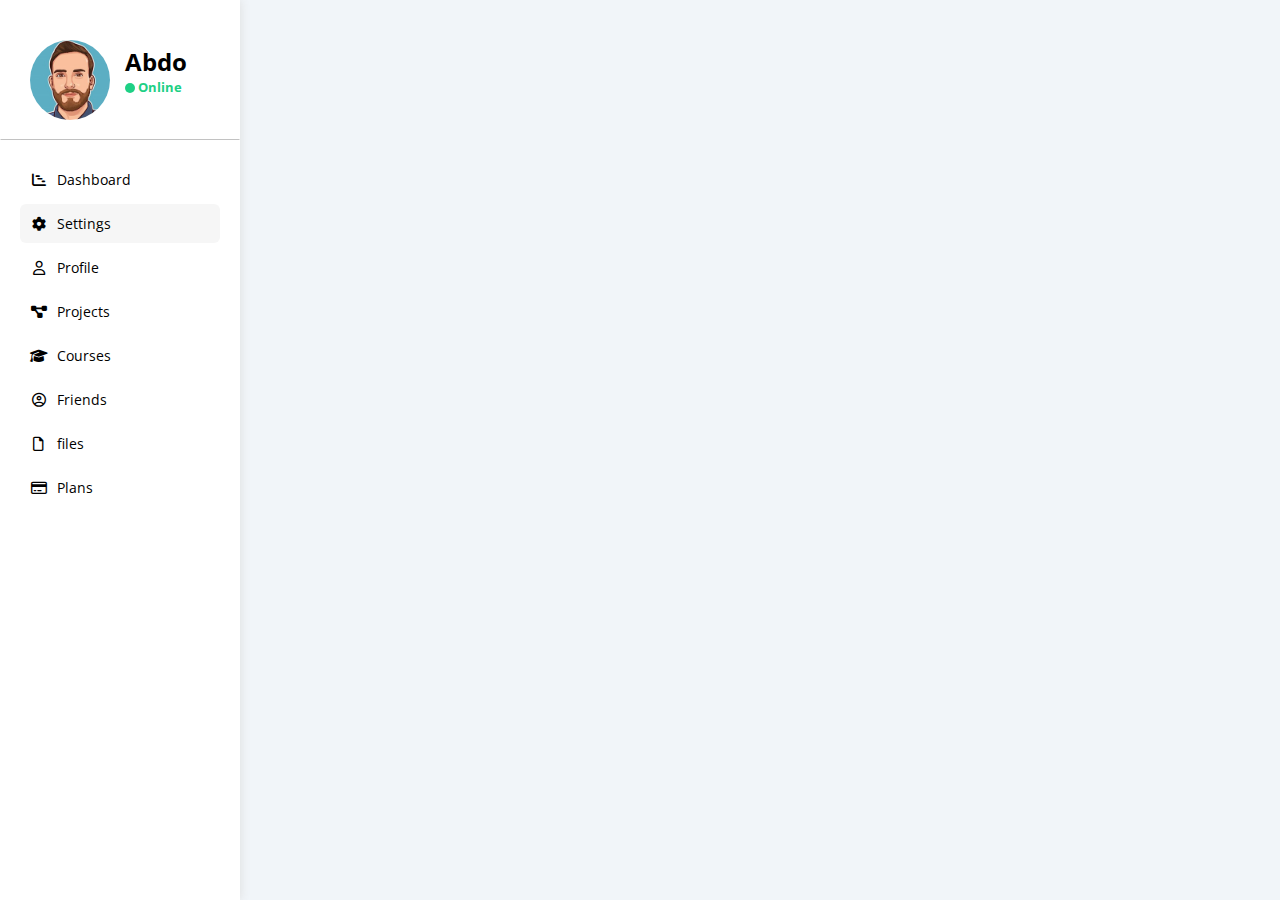
==== settings.html @ 502d2d58 "My main files" ====
<!DOCTYPE html>
<html lang="en">
<head>
  <meta charset="UTF-8">
  <meta http-equiv="X-UA-Compatible" content="IE=edge">
  <meta name="viewport" content="width=device-width, initial-scale=1.0">
  <title>Settings</title>
  <link rel="stylesheet" href="css/main.css">
  <link rel="stylesheet" href="css/framework.css">
  <link rel="stylesheet" href="css/all.min.css">
  <link rel="preconnect" href="https://fonts.googleapis.com">
  <link rel="preconnect" href="https://fonts.gstatic.com" crossorigin>
  <link href="https://fonts.googleapis.com/css2?family=Open+Sans:wght@300;500&display=swap" rel="stylesheet">
</head>
<body>
  <div class="page d-flex">
    <div class="side-bar bg-white p-20 p-relative">
      <div class="info p-relative align-center">
        <div class="con">
          <h3 class="align-center">Abdo</h3>
          <p><span class="online-anim"></span> Online</p>
        </div>
        <img src="imgs/my-image.png" alt="">
      </div>  
      <ul>
        <li>
          <a href="index.html" class="d-block p-10 c-black rad-6 fs-14">
            <i class="fa-solid fa-chart-gantt fa-fw mr-5"></i>
            <span>Dashboard</span>
          </a>
        </li>
        <li>
          <a href="settings.html" class=" active d-block p-10 c-black rad-6 fs-14">
            <i class="fa-solid fa-gear fa-fw mr-5"></i>
            <span>Settings</span>
          </a>
        </li>
        <li>
          <a href="" class="d-block p-10 c-black rad-6 fs-14">
            <i class="fa-regular fa-user fa-fw mr-5"></i>
            <span>Profile</span>
          </a>
        </li>
        <li>
          <a href="" class="d-block p-10 c-black rad-6 fs-14">
            <i class="fa-solid fa-diagram-project fa-fw mr-5"></i>
            <span>Projects</span>
          </a>
        </li>
        <li>
          <a href="" class="d-block p-10 c-black rad-6 fs-14">
            <i class="fa-solid fa-graduation-cap fa-fw mr-5"></i>
            <span>Courses</span>
          </a>
        </li>
        <li>
          <a href="" class="d-block p-10 c-black rad-6 fs-14">
            <i class="fa-regular fa-circle-user fa-fw mr-5"></i>
            <span>Friends</span>
          </a>
        </li>
        <li>
          <a href="" class="d-block p-10 c-black rad-6 fs-14">
            <i class="fa-regular fa-file fa-fw mr-5"></i>
            <span>files</span>
          </a>
        </li>
        <li>
          <a href="" class="d-block p-10 c-black rad-6 fs-14">
            <i class="fa-regular fa-credit-card fa-fw mr-5"></i>
            <span>Plans</span>
          </a>
        </li>
      </ul>
    </div>
    
  </div>
</body>
</html>
---- css/main.css ----
/* Start Global styles */
*{
  box-sizing: border-box;
  padding: 0;
  margin: 0;
}
body{
  font-family: 'Open Sans', sans-serif;
}
ul{
  list-style-type: none;
}
a{
  text-decoration: none;
}
:root{
  --color-blue:#0075ff;
  --alert-blue:#0d69d5;
  --orange-color:#f59e0b;
  --green-color:#22c55e;
  --red-color:#f44336;
  --grey-color:#888;
}
input:focus{
  outline: none;
}
textarea:focus{
  outline: none;
}
::-webkit-scrollbar{
  width: 15px;
}
::-webkit-scrollbar-track{
  background-color: white;
}
::-webkit-scrollbar-thumb{
  background-color: var(--color-blue);
}
/* End Global styles */
.page{
  background-color: #f1f5f9;
  min-height: 100vh;
}
/* Start side-bar */
.side-bar{
  width: 240px ;
  box-shadow: 0 0 10px #ddd;
}
.side-bar .info{
  margin-bottom: 40px;
  display: flex;
  flex-direction: row-reverse;
  align-items: center; 
  gap: 15px;
  padding-left: 10px;
}
.side-bar .con{
  flex: 1;  
}
.side-bar .con h3{
  font-size: 24px;
  width: fit-content;
}
.side-bar .con p{
  color: #1ed085;
  font-weight: bold;
  width: fit-content;
  font-size: 13px
}
.side-bar .con span{
  display: inline-block;
  width: 10px;
  height: 10px;
  background: #1ed085;
  border-radius: 100%;
  margin-top: 0;
  position: relative;
  top: 1px;
  -webkit-animation: online 2s infinite;
  animation: online 2s infinite;
}
@keyframes online{
  0%{
    opacity: 1;
  }
  100%{
    opacity: 0;
  }
}
.side-bar .info img{
  width: 80px;
  border-radius: 50%;
  margin-top: 20px;
}
.side-bar .info::before{
  content: '';
  position: absolute;
  width: 239px;
  background-color: #77777773;
  height: 1px;
  bottom: -20px;
  left: 50%;
  transform: translateX(-50%);
}
.side-bar ul li {
  margin-bottom: 5px;
  transition: .3s;
}
.side-bar ul li a:hover,
.side-bar a.active {
  background-color: #f6f6f6;
}
@media (max-width:767px) {
  .side-bar{
    padding: 0 !important;
    width: 53px;
  }
  .side-bar .info {
    padding: 0;
    margin-bottom: 20px;
  }
  .side-bar .con h3 {
    font-size: 16px;
    padding: 10px 5px 0;
    margin: auto;
}
  .side-bar .con p,
  .side-bar .info::before,
  .side-bar .info img,
  .side-bar ul li span{
    display: none;
  }
  .side-bar ul li a{
    padding: 10px 0;
    text-align: center;
  }
}
/* End side-bar */
/* Start content Header*/
.content{
  overflow: hidden;
}
.header{
  display: flex;
  justify-content: space-between;
  background-color: white;
}
.header .form input{
  padding: 10px;
  border: 1px solid #ccc;
  border-radius: 7px;
  width: 160px;
  transition: width .3s;
}
.header .form input:focus{
  outline: none;
  width: 200px;
}
.header .form input:focus::placeholder{
  opacity: 0;
}
.content .header .notifi{
  display: flex;
  align-items: center;
  gap: 15px;
}
.content .header .notifi i::after{
  content: '';
  position: absolute;
  width: 10px;
  height: 10px;
  background-color: #F44336;
  border-radius: 50%;
  left: 14px;
  top: -4px;
}
/* End content Header*/
/* Start Dashboard content */
.page .content{
  background-color: #f1f5f9;
}
.dashboard-content .main-header::after{
  content: '';
  position: absolute;
  width: 130px;
  height: 3px;
  background-color: white;
  bottom: 10px;
  left: 20px;
}
.dashboard-content .main-header::before{
  content: '';
  position: absolute;
  width: 40px;
  height: 3px;
  background-color: black;
  bottom: 10px;
  left: 20px;
  z-index: 1;
}
.dashboard-content .boxs{
  display: grid;
  grid-template-columns: repeat(auto-fill, minmax(450px, 1fr));
  gap: 20px;
}
@media (max-width:767px){
  .dashboard-content .boxs{
    grid-template-columns:  minmax(200px, 1fr);
  }
}
.dashboard-content .boxs .welome .part1{
  display: flex;
  justify-content: space-between;
  border-radius: 10px 10px 0 0;
}
.dashboard-content .boxs .welome .part1 img{
  width: 200px;
}
@media (max-width:767px){
  .dashboard-content .boxs .welome .part1 img{
    display: none;
  }
  .dashboard-content .boxs .welome .center-image{
    left: 50% !important;
    transform: translateX(-50%) !important;
  }
}
.dashboard-content .boxs .welome .center-image{
  width: 65px;
  border: 4px solid white;
  border-radius: 50%;
  position: relative;
  left: 20px;
  top: -32px;
}
.dashboard-content .boxs .welome .part2{
  display: flex;
  justify-content: space-evenly;
  background-color: white;
  border-top: 1px solid #eee;
  border-bottom: 1px solid #eee;
  padding: 20px 0;
  text-align: center;
}
@media (max-width:767px){
  .dashboard-content .boxs .welome .part2{
    flex-direction: column;
    gap: 20px;
    text-align: center;
  }
}
.dashboard-content .boxs .welome .part3 a{
  display: block;
  margin: 20px 15px 15px auto;
  width: fit-content;
  background-color: var(--color-blue);
  color: white;
  padding: 5px 10px;
  border-radius: 6px;
  font-size: 14px;
  transition: .3s;
}
.dashboard-content .boxs .welome .part3 a:hover{
  background-color: var(--alert-blue);
}
/* --------------------------------------------------------- */
.dashboard-content .quick-draft input, 
.dashboard-content .quick-draft textarea{
  width: 100%;
  padding: 10px;
  border: none;
  background-color: #eee;
  border-radius: 6px;
  margin-bottom: 20px;
}
.dashboard-content .boxs textarea{
  height: 200px;
  resize: none;
}
.dashboard-content .boxs .quick-draft input[type="submit"]{
  width: fit-content;
  background-color: var(--color-blue);
  color: white;
  padding: 6px 12px;
  font-size: 15px;
  cursor: pointer;
  margin: 0 0 0 auto;
  display: block;
  transition: .3s;
}
.dashboard-content .boxs .quick-draft [type="submit"]:hover{
  background-color: var(--alert-blue);
}
/* --------------------------------------------------------- */
.dashboard-content .yearly-targets .money i,
.dashboard-content .yearly-targets .projects i,
.dashboard-content .yearly-targets .team i{
  width: 80px;
  height: 80px;
  font-size: 19px;
  margin-right: 15px;
  display: flex;
}
@media (max-width:600px){
  .dashboard-content .yearly-targets i{
    display: none !important;
  }
}
.dashboard-content .yearly-targets .money i{
  color: var(--color-blue);
  background-color: rgb(0 117 255 / 20%);
}
.dashboard-content .yearly-targets .projects i{
  color: var(--orange-color);
  background-color: rgb(245 158 11 / 20%);
}
.dashboard-content .yearly-targets .team i{
  color: var(--green-color);
  background-color: rgb(34 197 94 / 20%);
}
.dashboard-content .yearly-targets .info{
  flex: 1;
}
.dashboard-content .yearly-targets .info .progress{
  width: 100%;
  height: 4px;
}
.dashboard-content .yearly-targets .money .info .progress{
  background-color: rgb(0 117 255 / 20%);
}
.dashboard-content .yearly-targets .projects .info .progress{
  background-color: rgb(245 158 11 / 20%);
}
.dashboard-content .yearly-targets .team .info .progress{
  background-color: rgb(34 197 94 / 20%);
}
.dashboard-content .yearly-targets .progress span{
  height: 4px;
  position: relative;
}
.dashboard-content .yearly-targets .progress span::before{
  position: absolute;
  content: "80%";
  top: -40px;
  right: 0px;
  transform: translateX(50%);
  color: white;
  padding: 4px;
  border-radius: 6px;
  font-size: 13px;
}
.dashboard-content .yearly-targets .money .progress span::before{
  background-color: var(--color-blue);
}
.dashboard-content .yearly-targets .projects .progress span::before{
  background-color: var(--orange-color);
}
.dashboard-content .yearly-targets .team .progress span::before{
  background-color: var(--green-color);
}
.dashboard-content .yearly-targets .progress span::after{
  position: absolute;
  content: "";
  top: -14px;
  right: 0px;
  transform: translateX(50%);
  border: 6px solid;
  border-color: black transparent transparent transparent;
}
.yearly-targets .money .progress span::after{
  border-color: var(--color-blue) transparent transparent transparent;
}
.yearly-targets .projects .progress span::after{
  border-color: var(--orange-color) transparent transparent transparent;
}
.yearly-targets .team .progress span::after{
  border-color: var(--green-color) transparent transparent transparent;
}
/* --------------------------------------------------------- */
.tickets-statistics .Tickets-boxs .box{
  border: 1px solid #ccc;
  width:calc(50% - 10px);
  padding: 20px 0;
}
@media (max-width:767px) {
  .tickets-statistics .Tickets-boxs .box{
    width:100%;
  }
}
/* --------------------------------------------------------- */
.dashboard-content .latest-news .news:not(:last-child){
  border-bottom: 1px solid #eee;
  padding-bottom: 20px ;
}
@media (max-width:767px) {
  .dashboard-content .latest-news .news{
    flex-direction: column;
    text-align: center;
  }
}
@media (max-width:767px) {
  .dashboard-content .latest-news .news .con{
    flex-direction: column;
    text-align: center;
  }
  .dashboard-content .latest-news .news .con p{
    
    margin-bottom: 10px;
  }
}
.dashboard-content .latest-news .news img{
  width: 100px; 
  margin-right: 20px;
  border-radius: 6px;
}
@media (max-width:767px) {
  .dashboard-content .latest-news .news img{
    margin: 10px auto;
  }
}
.dashboard-content .latest-news .news .con span{
  padding: 5px 0;
  min-width: 90px;
  text-align: center;
}
/* --------------------------------------------------------- */
.latest-tasks .task:not(:last-child){
  padding-top: 20px;
  padding-bottom: 20px;
  border-bottom: 1px solid #eee;
}
.latest-tasks .task .delete{
  position: absolute;
  right: 0;
  top: 50%;
  transform: translateY(-50%);
}
.latest-tasks .task .delete i{
  transition: .3s;
}
.latest-tasks .task .delete:hover i{
  color: red;
  cursor: pointer;
}
.latest-tasks .task:nth-child(5){
  opacity: .5;
}
@media (max-width:767px) {
  .latest-tasks .task p,
  .latest-tasks .task del{
    max-width: 200px;
  }
}
/* --------------------------------------------------------- */
.top-search .item:not(:last-child){
  padding: 12px 0;
  border-bottom: 1px solid #eee;
}
.top-search .item span{
  padding: 5px 10px;
}
/* --------------------------------------------------------- */
.latest-uploads .file {
  border-bottom: 1px solid #eee;
  padding: 7px 0;
  align-items: center;
}
.latest-uploads .file:last-child {
  border-bottom: none;
  padding-bottom: 0;
}
.latest-uploads .file img{
  width: 40px;
}
.latest-uploads .file .info .size{
  padding: 6px 0;
  width: 55px;
  text-align: center;
}
/* --------------------------------------------------------- */
.last-project .prog::before{
  position: absolute;
  content:"";
  height: calc(100% - 40px);
  width: 2px;
  left: 11px;
  top: 16px;
  background-color: var(--color-blue);
  z-index: 1;
}
.last-project .prog div{
  padding: 15px 0;
  padding-left: 35px;
  position: relative;
}
.last-project .prog div::before{
  content: '';
  position: absolute;
  width: 20px;
  height: 20px;
  left: 1px;
  top: 50%;
  transform: translateY(-50%);
  border-radius: 50%;
  background-color: var(--color-blue);
  border: 2px solid white;
  outline: 2px solid var(--color-blue);
  z-index: 2;
}
.last-project .prog div:nth-child(5)::before{
  background-color: white;
}
.last-project .prog div:nth-child(4)::before{
  animation: bullet 2s linear infinite;
}
@keyframes bullet {
  0%,100%{
    background-color: var(--color-blue);
  }
  60%{
    background-color: white;
  }
}
.last-project .cont img{
  width: 150px;
  opacity: .2;
  align-self: flex-end;
}
@media (max-width:600px) {
  .last-project .cont img{
    display: none;
  }
}
/* --------------------------------------------------------- */
.reminders ul li{
  display: flex;
  align-items: center;
  margin-bottom: 15px;
}
.reminders ul li div{
  border-left: 2px solid var(--color-blue);
  padding-left: 10px;
}
.reminders ul li:nth-child(2) div{
  border-color: var(--red-color);
}
.reminders ul li:nth-child(3)  div{
  border-color: var(--orange-color);
}
.reminders ul li:nth-child(4) div{
  border-color: var(--green-color);
}

.reminders ul li .bullet{
  display: block;
  width: 13px;
  height: 13px;
  border-radius: 50%;
  margin-right: 10px;
}
/* --------------------------------------------------------- */
.latest-post .info{
  border-bottom: 1px solid #eee;
  padding-bottom: 20px;
}
.latest-post .para{
  line-height: 1.8;
  padding: 20px 0;
  border-bottom: 1px solid #eee;
  min-height: 135px;
  margin-bottom: 20px;
}
/* --------------------------------------------------------- */
.social-media ul li a{
  color: white;
  display: block;
  width: 62px;
  background-color: #1da1f2;
  padding: 5px 0px;
  border-radius: 6px;
  font-size: 12.5px;
  text-align: center;
}
.social-media ul .facebook a{
  background-color: #1877f2;
}
.social-media ul .linkedin a{
  background-color: #0077b5;

}
.social-media ul .youtube a{
  background-color: #ff0000;
}
.social-media ul i{
  background-color: #1da1f2;
  color: white;
  font-size: 30px;
  width: 55px;
  height: 55px;
  display: flex;
  justify-content: center;
  align-items: center;
}
.social-media ul .facebook i{
  background-color: #1877f2;
}
.social-media ul .youtube i{
  background-color: #ff0000;
}
.social-media ul .linkedin i{
  background-color: #0077b5;
}
.social-media ul .twitter div,
.social-media ul .facebook div{
  background-color: rgb(29 161 242 / 20%);
  color: #1da1f2;
  padding: 0 20px;
}
.social-media ul .youtube div{
  background-color: rgb(255 0 0 / 20%);
  color: #ff0000;
  padding: 0 20px;
}
.social-media ul .linkedin div{
  background-color: rgb(0 119 181 / 20%);
  color: #0077b5  ;
  padding: 0 20px;
}
/* --------------------------------------------------------- */
.projects{
  margin: 0 20px 20px ;
}
.projects .responsive-table{
  overflow-x: auto;
}
.projects table{
  border-left: 1px solid #eee;
  min-width: 1000px;
  width: 100% ;
}
.projects table thead td{
  background-color: #eee;
  font-weight: bold;
  padding: 15px;
}
.projects table tbody td{
  padding: 15px;
  border-bottom: 1px solid #eee;
  border-right: 1px solid #eee;
}
.projects table img{
  width: 35px;
  border-radius: 50%;
  border: 2px solid white;
}
.projects table img:not(:first-child){
  margin-left: -20px;
}
.projects table tr td span{
  width: 80px;
  display: block;
  padding: 5px 5px;
  border-radius: 6px;
  font-size: 13px;
  margin: auto;
  text-align: center;
}

/* End Dashboard content*/
---- css/framework.css ----
:root{
  --blue-color:#0075ff;
  --alert-blue:#0d69d5;
  --orange-color:#f59e0b;
  --green-color:#22c55e;
  --red-color:#f44336;
  --grey-color:#888;
}
/* Start display */
.d-flex{
  display: flex;
}
.fw-wrap{
  flex-wrap:wrap;
}
.gap-20{
  gap: 20px;
}
.center-flex{
  display: flex;
  align-items: center;
  justify-content: center;
}
.between-flex{
  display: flex;
  align-items: center;
  justify-content: space-between;
}
.d-block{
  display: block;
}
.align-center{
  text-align: center  ;
}
/* End display */
/* Start position */
.p-relative{
  position: relative;
}
/* End position */
/* Start color */
.c-black{
  color: black;
}
.c-white{
  color: white;
}
.c-blue{
  color: var(--blue-color);
}
.c-orange{
  color: var(--orange-color);
}
.c-green{
  color: var(--green-color);
}
.c-red{
  color: var(--red-color);
}
.c-gray{
  color: var(--grey-color);
}
.bg-white{
  background-color: white;
}
.bg-eee{
  background-color: #eee;
}
.bg-blue{
  background-color: var(--blue-color);
}
.bg-orange{
  background-color: var(--orange-color);
}
.bg-green{
  background-color: var(--green-color);
}
.bg-red{
  background-color: var(--red-color);
}
/* End color */
/* Start padding + margin */
  .p-10{
    padding: 10px;
  }
  .p-20{
    padding: 20px;
  }
  .m-10{
    margin: 10px;
  }
  .mt-0{
    margin: 0;
  } 
  .mt-5{
    margin-top: 5px;
  }
  .mt-10{
    margin-top: 10px;
  }
  .mt-20{
    margin-top: 20px;
  }
  .mr-5{
    margin-right: 5px;
  }
  .mr-10{
    margin-right: 10px;
  }
  .mb-5{
    margin-bottom: 5px;
  }
  .mb-10{
    margin-bottom: 10px;
  }
  .mb-20{
    margin-bottom: 20px;
  }
/* End padding + margin */
/* Start Font */
  .fs-14{
    font-size: 14px;
  }
  .fs-20{
    font-size:20px ;
  }
  .fs-25{
    font-size:25px ;
  }
  .fw-bold{
    font-weight: bold;
  }
/* End Font */

/* Start border */
.rad-6{
  border-radius: 6px;
}
.rad-10{
  border-radius: 10px;
}
.rad-full{
  border-radius: 50%;
}
.bb-eee{
  border-bottom: 1px solid #eee;
}
/* End border */
/* Start Width */
  .w-full{
    width: 100%;
  }
  .w-fit{
    width: fit-content;
  }
/* End Width */
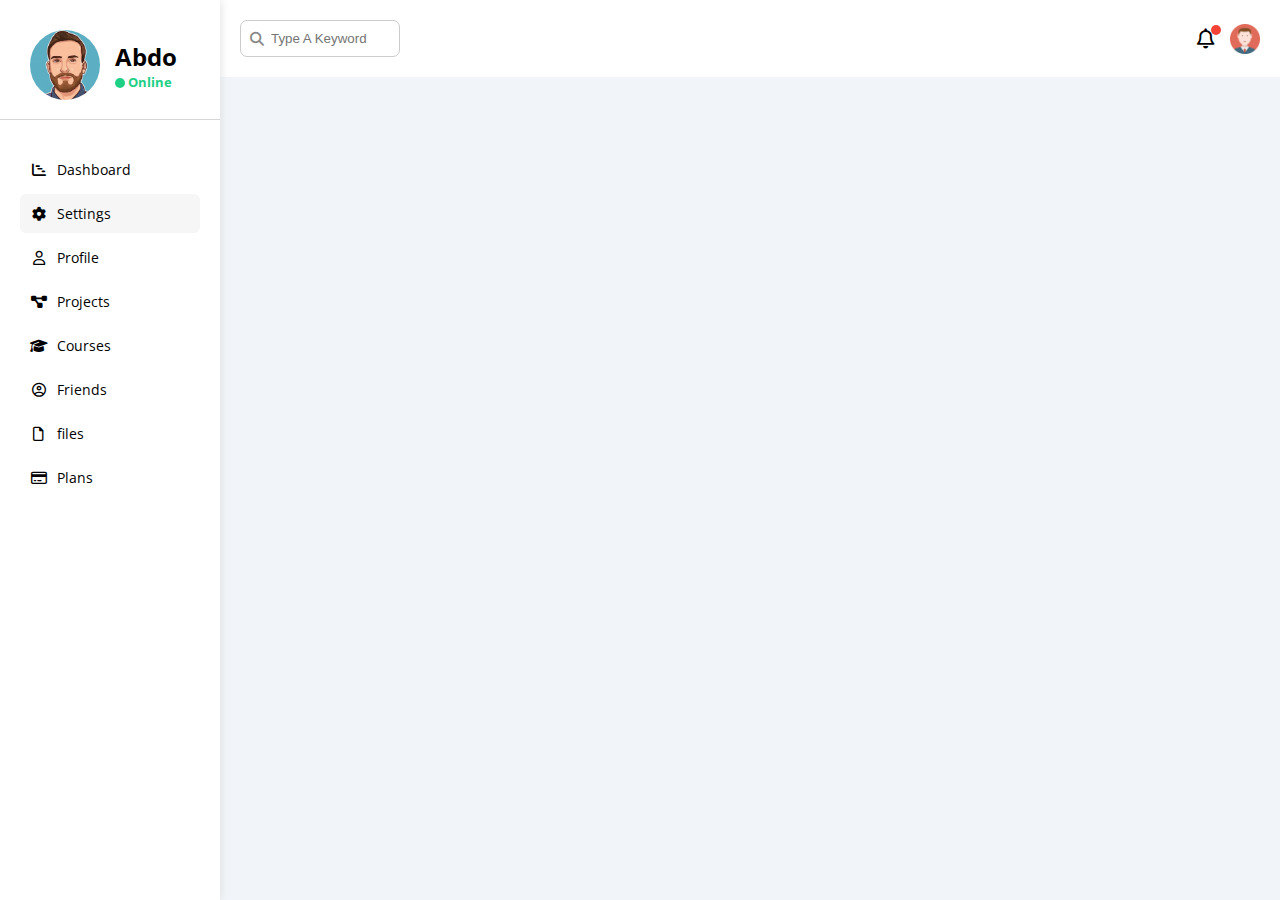
==== commit 882c2662: "changes on sidebar" ====
--- a/settings.html
+++ b/settings.html
@@ -73,7 +73,19 @@
         </li>
       </ul>
     </div>
-    
+    <div class="content" style="flex: 1;">
+      <div class="header p-20">
+        <div class="form p-relative">
+          <form action="">
+            <input type="search" placeholder="Type A Keyword">
+          </form>
+        </div>
+        <div class="notifi">
+          <i class="fa-regular fa-bell fs-20 p-relative"></i>
+          <img src="imgs/avatar.png" style="width:30px">
+        </div>
+    </div>
+    </div>
   </div>
 </body>
 </html>--- a/css/main.css
+++ b/css/main.css
@@ -43,11 +43,12 @@
 }
 /* Start side-bar */
 .side-bar{
-  width: 240px ;
+  width: 220px ;
   box-shadow: 0 0 10px #ddd;
 }
 .side-bar .info{
-  margin-bottom: 40px;
+  margin-bottom: 50px;
+  margin-top: 10px;
   display: flex;
   flex-direction: row-reverse;
   align-items: center; 
@@ -88,15 +89,14 @@
   }
 }
 .side-bar .info img{
-  width: 80px;
+  width: 70px;
   border-radius: 50%;
-  margin-top: 20px;
 }
 .side-bar .info::before{
   content: '';
   position: absolute;
-  width: 239px;
-  background-color: #77777773;
+  width: calc(100% + 40px);
+  background-color: #7777774d;
   height: 1px;
   bottom: -20px;
   left: 50%;
@@ -146,11 +146,24 @@
   background-color: white;
 }
 .header .form input{
-  padding: 10px;
+  padding: 10px 10px 10px 30px;
   border: 1px solid #ccc;
   border-radius: 7px;
   width: 160px;
   transition: width .3s;
+  position: relative;
+}
+.header .form::before{
+  content: "\f002";
+  font-family: "Font Awesome 6 Free";
+  font-weight: 900;
+  left: 10px;
+  position: absolute;
+  font-size: 14px;
+  z-index: 5;
+  top: 50%;
+  transform: translateY(-50%);
+  color: var(--grey-color);
 }
 .header .form input:focus{
   outline: none;
@@ -293,7 +306,7 @@
 }
 /* --------------------------------------------------------- */
 .dashboard-content .yearly-targets .money i,
-.dashboard-content .yearly-targets .projects i,
+.dashboard-content .yearly-targets .project i,
 .dashboard-content .yearly-targets .team i{
   width: 80px;
   height: 80px;
@@ -310,7 +323,7 @@
   color: var(--color-blue);
   background-color: rgb(0 117 255 / 20%);
 }
-.dashboard-content .yearly-targets .projects i{
+.dashboard-content .yearly-targets .project i{
   color: var(--orange-color);
   background-color: rgb(245 158 11 / 20%);
 }
@@ -328,7 +341,7 @@
 .dashboard-content .yearly-targets .money .info .progress{
   background-color: rgb(0 117 255 / 20%);
 }
-.dashboard-content .yearly-targets .projects .info .progress{
+.dashboard-content .yearly-targets .project .info .progress{
   background-color: rgb(245 158 11 / 20%);
 }
 .dashboard-content .yearly-targets .team .info .progress{
@@ -352,7 +365,7 @@
 .dashboard-content .yearly-targets .money .progress span::before{
   background-color: var(--color-blue);
 }
-.dashboard-content .yearly-targets .projects .progress span::before{
+.dashboard-content .yearly-targets .project .progress span::before{
   background-color: var(--orange-color);
 }
 .dashboard-content .yearly-targets .team .progress span::before{
@@ -370,7 +383,7 @@
 .yearly-targets .money .progress span::after{
   border-color: var(--color-blue) transparent transparent transparent;
 }
-.yearly-targets .projects .progress span::after{
+.yearly-targets .project .progress span::after{
   border-color: var(--orange-color) transparent transparent transparent;
 }
 .yearly-targets .team .progress span::after{
@@ -665,5 +678,7 @@
   margin: auto;
   text-align: center;
 }
-
+.projects table tr:hover{
+  background-color: #faf7f7;
+}
 /* End Dashboard content*/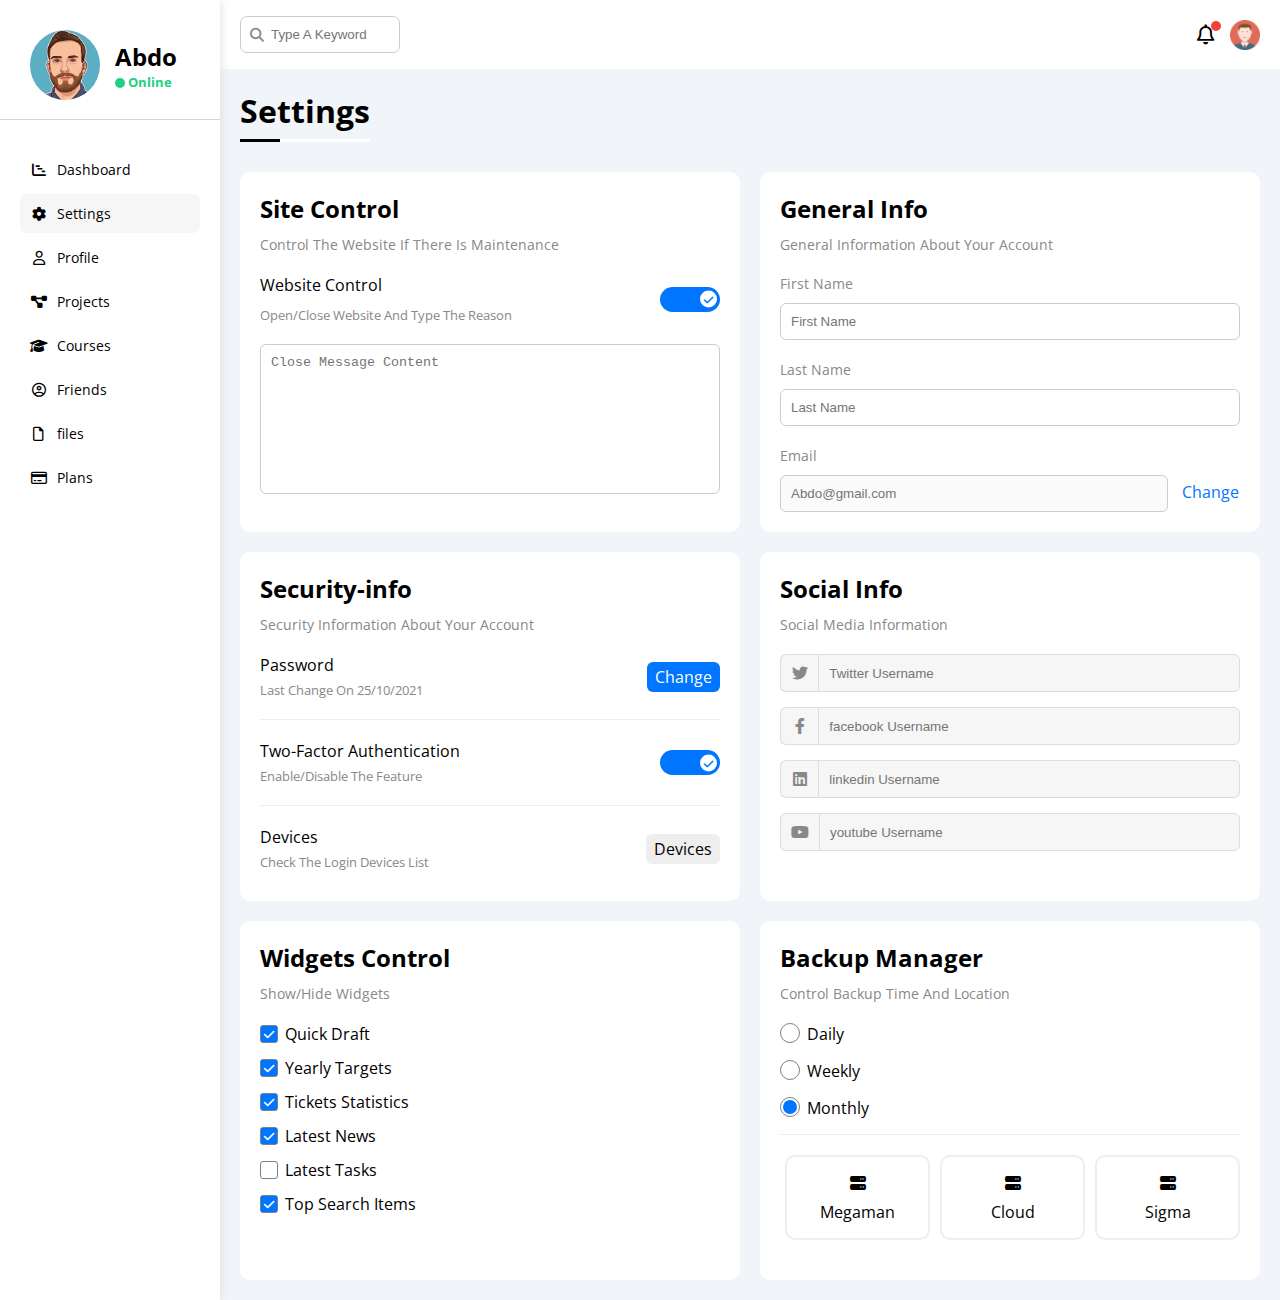
==== commit 62a1a423: "Settings Page" ====
--- a/settings.html
+++ b/settings.html
@@ -74,7 +74,7 @@
       </ul>
     </div>
     <div class="content" style="flex: 1;">
-      <div class="header p-20">
+      <div class="page-header">
         <div class="form p-relative">
           <form action="">
             <input type="search" placeholder="Type A Keyword">
@@ -84,7 +84,178 @@
           <i class="fa-regular fa-bell fs-20 p-relative"></i>
           <img src="imgs/avatar.png" style="width:30px">
         </div>
-    </div>
+      </div>
+      <div class="settings-content">
+        <h1 class="main-header-page p-20 p-relative">Settings</h1>
+        <div class="settings-boxes">
+          <div class="site-control bg-white p-20 rad-10">
+            <h2>Site Control</h2>
+            <p class="c-gray mt-10 mb-20 fs-14">Control The Website If There Is Maintenance</p>
+            <div class="open-close mb-20 between-flex">
+              <div class="txt">
+                <span>Website Control</span>
+                <p class="c-gray mt-10 fs-13">Open/Close Website And Type The Reason</p>
+              </div>
+              <div>
+                <label>
+                  <input class="toggle-checkbox" type="checkbox" checked>
+                  <div class="toggle-switch"></div>
+                </label>
+              </div>
+            </div>
+            <textarea name="message" placeholder="Close Message Content"></textarea>
+          </div>
+          <div class="general-info bg-white p-20 rad-10">
+            <h2>General Info</h2>
+            <p class="c-gray mt-10 mb-20 fs-14">General Information About Your Account</p>
+            <div class="mb-20">
+              <label class="d-block c-gray fs-14 mb-10">First Name</label>
+              <input type="text" placeholder="First Name" class="c-gray p-10 w-full rad-6">
+            </div>
+            <div class="mb-20">
+              <label class="d-block c-gray fs-14 mb-10">Last Name</label>
+              <input type="text" placeholder="Last Name" class="c-gray p-10 w-full rad-6">
+            </div>
+            <div class="email">
+              <label class="d-block c-gray fs-14 mb-10">Email</label>
+              <input type="email" placeholder="Abdo@gmail.com" disabled class="c-gray p-10 rad-6">
+              <a href="#" class="c-blue">Change</a>
+            </div>
+          </div>
+          <div class="security-info bg-white rad-10 p-20">
+            <h2>Security-info</h2>
+            <p class="c-gray mt-10 fs-14">Security Information About Your Account</p>
+            <div class="pass mt-20 pb-20 between-flex bb-eee">
+              <div>
+                <span>Password</span>
+                <p class="c-gray fs-13 mt-5">Last Change On 25/10/2021</p>
+              </div>
+              <a href="#" class="btn-shape btn-hover bg-blue c-white">Change</a>
+            </div>
+            <div class="authentication mt-20 pb-20 between-flex bb-eee">
+              <div>
+                <span>Two-Factor Authentication</span>
+                <p class="c-gray fs-13 mt-5">Enable/Disable The Feature</p>
+              </div>
+              <label>
+                <input type="checkbox" checked class="toggle-checkbox">
+                <div class="toggle-switch"></div>
+              </label>
+            </div>
+            <div class="devices between-flex mt-20 mb-10">
+              <div>
+                <span>Devices</span>
+                <p class="c-gray fs-13 mt-5">Check The Login Devices List</p>
+              </div>
+              <a href="#" class="btn-shape bg-eee c-black">Devices</a>
+            </div>
+          </div>
+          <div class="social-info bg-white p-20 rad-10">
+            <h2>Social Info</h2>
+            <p class="c-gray fs-14 mt-10 mb-20">Social Media Information</p>
+            <div class="d-flex mb-15">
+              <i class="fa-brands fa-twitter"></i>
+              <input type="text" placeholder="Twitter Username">
+            </div>
+            <div class="d-flex mb-15">
+              <i class="fa-brands fa-facebook-f"></i>
+              <input type="text" placeholder="facebook Username">
+            </div>
+            <div class="d-flex mb-15">
+              <i class="fa-brands fa-linkedin"></i>
+              <input type="text" placeholder="linkedin Username">
+            </div>
+            <div class="d-flex">
+              <i class="fa-brands fa-youtube"></i>
+              <input type="text" placeholder="youtube Username">
+            </div>
+          </div>
+          <div class="widgets-control bg-white p-20 rad-10">
+            <h2>Widgets Control</h2>
+            <p class="c-gray fs-14 mt-10 mb-20">Show/Hide Widgets</p>
+            <div>
+              <label for="check" style="display:flex; align-items: center;">
+                <input type="checkbox" id="check" checked>
+                <div class="check-box"></div>
+                Quick Draft
+              </label>
+            </div>
+            <div>
+              <label for="check1" style="display:flex; align-items: center;">
+                <input type="checkbox" id="check1" checked>
+                <div class="check-box"></div>
+                Yearly Targets
+              </label>
+            </div>
+            <div>
+              <label for="check2" style="display:flex; align-items: center;">
+                <input type="checkbox" id="check2" checked>
+                <div class="check-box"></div>
+                Tickets Statistics
+              </label>
+            </div>
+            <div>
+              <label for="check3" style="display:flex; align-items: center;">
+                <input type="checkbox" id="check3" checked>
+                <div class="check-box"></div>
+                Latest News
+              </label>
+            </div>
+            <div>
+              <label for="check4" style="display:flex; align-items: center;">
+                <input type="checkbox" id="check4">
+                <div class="check-box"></div>
+                Latest Tasks
+              </label>
+            </div>
+            <div>
+              <label for="check5" style="display:flex; align-items: center;">
+                <input type="checkbox" id="check5" checked>
+                <div class="check-box"></div>
+                Top Search Items
+              </label>
+            </div>
+          </div>
+          <div class="backup-manager bg-white p-20 rad-10">
+            <h2>Backup Manager</h2>
+            <p class="c-gray fs-14 mt-10 mb-20">Control Backup Time And Location</p>
+            <div class="select bb-eee">
+              <label class="d-flex mb-15">
+                <input type="radio" name="we">
+                <div class="radio-box"></div>
+                  Daily
+              </label>
+              <label class="d-flex mb-15">
+                <input type="radio" name="we">
+                <div class="radio-box"></div>
+                  Weekly
+              </label>
+              <label class="d-flex mb-15 ">
+                <input type="radio" name="we" checked>
+                <div class="radio-box"></div>
+                  Monthly
+              </label>
+            </div>
+            <div class="servers">
+              <input type="radio" name="server" id="serv1">
+              <label for="serv1">
+                <i class="fa-solid fa-server mb-10"></i>
+                <p>Megaman</p>
+              </label>
+              <input type="radio" name="server" id="serv2">
+              <label for="serv2">
+                <i class="fa-solid fa-server mb-10"></i>
+                <p>Cloud</p>
+              </label>
+              <input type="radio" name="server" id="serv3">
+              <label for="serv3">
+                <i class="fa-solid fa-server mb-10"></i>
+                <p>Sigma</p>
+              </label>
+            </div>
+          </div>
+        </div>
+      </div>
     </div>
   </div>
 </body>
--- a/css/main.css
+++ b/css/main.css
@@ -140,44 +140,44 @@
 .content{
   overflow: hidden;
 }
-.header{
+.page-header{
   display: flex;
   justify-content: space-between;
   background-color: white;
-}
-.header .form input{
+  padding: 16px 20px;
+}
+.page-header .form input{
   padding: 10px 10px 10px 30px;
   border: 1px solid #ccc;
   border-radius: 7px;
   width: 160px;
   transition: width .3s;
-  position: relative;
-}
-.header .form::before{
+}
+.page-header .form::before{
+  position: absolute;
   content: "\f002";
   font-family: "Font Awesome 6 Free";
   font-weight: 900;
+  font-size: 14px;
+  color: var(--grey-color);
   left: 10px;
-  position: absolute;
-  font-size: 14px;
-  z-index: 5;
   top: 50%;
   transform: translateY(-50%);
-  color: var(--grey-color);
-}
-.header .form input:focus{
+  z-index: 5;
+}
+.page-header .form input:focus{
   outline: none;
   width: 200px;
 }
-.header .form input:focus::placeholder{
+.page-header .form input:focus::placeholder{
   opacity: 0;
 }
-.content .header .notifi{
+.content .page-header .notifi{
   display: flex;
   align-items: center;
   gap: 15px;
 }
-.content .header .notifi i::after{
+.content .page-header .notifi i::after{
   content: '';
   position: absolute;
   width: 10px;
@@ -192,7 +192,7 @@
 .page .content{
   background-color: #f1f5f9;
 }
-.dashboard-content .main-header::after{
+.main-header-page::after{
   content: '';
   position: absolute;
   width: 130px;
@@ -201,7 +201,7 @@
   bottom: 10px;
   left: 20px;
 }
-.dashboard-content .main-header::before{
+.main-header-page::before{
   content: '';
   position: absolute;
   width: 40px;
@@ -211,34 +211,34 @@
   left: 20px;
   z-index: 1;
 }
-.dashboard-content .boxs{
+.dashboard-content .dashboard-boxes{
   display: grid;
   grid-template-columns: repeat(auto-fill, minmax(450px, 1fr));
   gap: 20px;
 }
 @media (max-width:767px){
-  .dashboard-content .boxs{
+  .dashboard-content .dashboard-boxes{
     grid-template-columns:  minmax(200px, 1fr);
   }
 }
-.dashboard-content .boxs .welome .part1{
+.dashboard-content .dashboard-boxes .welome .part1{
   display: flex;
   justify-content: space-between;
   border-radius: 10px 10px 0 0;
 }
-.dashboard-content .boxs .welome .part1 img{
+.dashboard-content .dashboard-boxes .welome .part1 img{
   width: 200px;
 }
 @media (max-width:767px){
-  .dashboard-content .boxs .welome .part1 img{
+  .dashboard-content .dashboard-boxes .welome .part1 img{
     display: none;
   }
-  .dashboard-content .boxs .welome .center-image{
+  .dashboard-content .dashboard-boxes .welome .center-image{
     left: 50% !important;
     transform: translateX(-50%) !important;
   }
 }
-.dashboard-content .boxs .welome .center-image{
+.dashboard-content .dashboard-boxes .welome .center-image{
   width: 65px;
   border: 4px solid white;
   border-radius: 50%;
@@ -246,7 +246,7 @@
   left: 20px;
   top: -32px;
 }
-.dashboard-content .boxs .welome .part2{
+.dashboard-content .dashboard-boxes .welome .part2{
   display: flex;
   justify-content: space-evenly;
   background-color: white;
@@ -256,28 +256,17 @@
   text-align: center;
 }
 @media (max-width:767px){
-  .dashboard-content .boxs .welome .part2{
+  .dashboard-content .dashboard-boxes .welome .part2{
     flex-direction: column;
     gap: 20px;
     text-align: center;
   }
 }
-.dashboard-content .boxs .welome .part3 a{
-  display: block;
+.dashboard-content .dashboard-boxes .welome .part3 a{
   margin: 20px 15px 15px auto;
-  width: fit-content;
-  background-color: var(--color-blue);
-  color: white;
-  padding: 5px 10px;
-  border-radius: 6px;
-  font-size: 14px;
-  transition: .3s;
-}
-.dashboard-content .boxs .welome .part3 a:hover{
-  background-color: var(--alert-blue);
-}
-/* --------------------------------------------------------- */
-.dashboard-content .quick-draft input, 
+}
+/* --------------------------------------------------------- */
+.dashboard-content .quick-draft input[type="text"], 
 .dashboard-content .quick-draft textarea{
   width: 100%;
   padding: 10px;
@@ -286,23 +275,15 @@
   border-radius: 6px;
   margin-bottom: 20px;
 }
-.dashboard-content .boxs textarea{
+.dashboard-content .dashboard-boxes textarea{
   height: 200px;
   resize: none;
 }
-.dashboard-content .boxs .quick-draft input[type="submit"]{
-  width: fit-content;
-  background-color: var(--color-blue);
-  color: white;
-  padding: 6px 12px;
+.dashboard-content .quick-draft input[type="submit"]{
+  border: none;
+  margin: 0 0 0 auto;
+  cursor: pointer;
   font-size: 15px;
-  cursor: pointer;
-  margin: 0 0 0 auto;
-  display: block;
-  transition: .3s;
-}
-.dashboard-content .boxs .quick-draft [type="submit"]:hover{
-  background-color: var(--alert-blue);
 }
 /* --------------------------------------------------------- */
 .dashboard-content .yearly-targets .money i,
@@ -584,25 +565,25 @@
   margin-bottom: 20px;
 }
 /* --------------------------------------------------------- */
-.social-media ul li a{
-  color: white;
-  display: block;
-  width: 62px;
+.social-media ul .twitter a{
   background-color: #1da1f2;
-  padding: 5px 0px;
-  border-radius: 6px;
-  font-size: 12.5px;
-  text-align: center;
 }
 .social-media ul .facebook a{
   background-color: #1877f2;
 }
 .social-media ul .linkedin a{
   background-color: #0077b5;
-
 }
 .social-media ul .youtube a{
   background-color: #ff0000;
+}
+@media (max-width:600px) {
+  .social-media ul li div{
+    padding: 0 8px !important;
+  }
+  .social-media ul li a{
+    font-size: 12px;
+  }
 }
 .social-media ul i{
   background-color: #1da1f2;
@@ -681,4 +662,211 @@
 .projects table tr:hover{
   background-color: #faf7f7;
 }
-/* End Dashboard content*/+/* End Dashboard content*/
+/* Start Settings Page */
+.page .settings-content .settings-boxes{
+  display: grid;
+  grid-template-columns: repeat(auto-fill, minmax(500px, 1fr));
+  gap: 20px;
+  padding: 20px;
+}
+@media (max-width:767px){
+  .page .settings-content .settings-boxes{
+    display: grid;
+    grid-template-columns: minmax(200px, 1fr);
+    gap: 10px;
+  }
+}
+/* -------------------------------------------------------- */
+label .toggle-checkbox{
+  -webkit-appearance:none ;
+  appearance: none;
+  display: none;
+}
+.toggle-switch{
+  background-color: #ccc;
+  width: 60px;
+  height: 25px;
+  border-radius: 16px;
+  position: relative;
+  transition: 0.3s;
+  cursor: pointer;
+}
+.toggle-switch::before{
+  content: "\f00d";
+  font-family: "Font Awesome 6 Free";
+  font-weight: 900;
+  position: absolute;
+  background-color: white;
+  color: #aaa;
+  left: 4px;
+  top: 50%;
+  width: 17px;
+  height: 17px;
+  transform: translateY(-50%);
+  border-radius: 50%;
+  display: flex;
+  justify-content: center;
+  align-items: center;
+  transition: .3s;
+  font-size: 11px;
+}
+@media (max-width:600px){
+  .settings-content .site-control > div p,
+  .settings-content .security-info > div p{
+    width: 160px;
+  }
+}
+.toggle-checkbox:checked + .toggle-switch{
+  background-color: var(--color-blue);
+}
+.toggle-checkbox:checked + .toggle-switch::before{
+  content: "\f00c";
+  left: 40px;
+  color: var(--color-blue);
+}
+/* -------------------------------------------------------- */
+.settings-content .settings-boxes .site-control textarea{
+  resize: none;
+  height: 150px;
+  width: 100%;
+  border: 1px solid #ccc;
+  padding: 10px;
+  border-radius: 6px;
+}
+.settings-content .settings-boxes .general-info input{
+  border: 1px solid #ccc;
+}
+.settings-content .settings-boxes .general-info input[type="email"]{
+  cursor: not-allowed;
+  width: calc(100% - 72px);
+  margin-right: 10px;
+}
+/* -------------------------------------------------------- */
+.social-info div input{
+  border: 1px solid #ddd;
+  border-radius: 0 6px 6px 0;
+  padding: 10px;
+  background-color: #f6f6f6;
+  width: 100%;
+}
+.social-info div i{
+  border: 1px solid #ddd;
+  border-right: none;
+  padding: 10px;
+  background-color: #f6f6f6;
+  border-radius: 6px 0 0 6px;
+  color: var(--grey-color);
+  width: 40px;
+  text-align: center;
+  transition: .3s;
+}
+.social-info > div:focus-within i{
+  color: var(--color-blue);
+}
+.social-info > div:last-child:focus-within i{
+  color: var(--red-color);
+}
+/* -------------------------------------------------------- */
+.widgets-control > div{
+  margin-bottom: 12px;
+}
+.widgets-control > div input{
+  -webkit-appearance: none;
+  appearance: none;
+}
+.widgets-control > div label .check-box{
+  width: 18px;
+  height: 18px;
+  border: 1px solid gray;
+  margin-right: 7px;
+  border-radius: 3px;
+  display: flex;
+  justify-content: center;
+  align-items: center;
+}
+.widgets-control > div label .check-box::before{
+  content: "\f00c";
+  font-family: "Font Awesome 6 Free";
+  font-weight: 900;
+  color: white;
+  width: 0%;
+  height: 0%;
+  display: flex;
+  font-size: 12px;
+  justify-content: center;
+  align-items: center;
+  transition: .3s;  
+}
+.widgets-control > div input:checked + .check-box::before{
+  transform: rotate(-360deg);
+  background-color: var(--color-blue);
+  width: 100%;
+  height: 100%;
+}
+/* -------------------------------------------------------- */
+.backup-manager > .select label input{
+  -webkit-appearance: none;
+  appearance: none;
+}
+.backup-manager .select label{
+  cursor: pointer;
+}
+.backup-manager > .select label div{
+  width: 20px;
+  height: 20px;
+  border-radius: 50%;
+  border: 1px solid gray;
+  margin-right: 7px;
+  position: relative;
+}
+.backup-manager > .select label  div::before{
+  position: absolute;
+  content: "";
+  width: 0;
+  height: 0;
+  border-radius: 50%;
+  left: 50%;
+  top: 50%;
+  transform: translateY(-50%) translateX(-50%);
+  transition: .3s;
+}
+.backup-manager > .select label input:checked + div::before{
+  width: 14px;
+  height: 14px;
+  background-color: var(--color-blue);
+}
+/* -------------------------------------------------------- */
+.backup-manager .servers{
+  margin-top: 20px;
+  display: flex; 
+  justify-content: space-between;
+  gap: 5px;
+  margin-bottom: 20px;
+}
+@media (max-width:600px) {
+  .backup-manager .servers{
+    flex-direction: column;
+  }
+}
+.backup-manager .servers > input{
+  -webkit-appearance: none;
+  appearance: none;
+}
+.backup-manager .servers > input:checked + label{
+  border: 2px solid var(--color-blue);
+}
+.backup-manager .servers > input:checked + label i,
+.backup-manager .servers > input:checked + label p{
+  color: var(--color-blue);
+}
+.backup-manager .servers > label{
+  text-align: center;
+  border: 2px solid #eee;
+  border-radius: 10px;
+  flex: 1;
+  position: relative;
+  cursor: pointer;
+  padding: 15px;
+}
+/* End Settings Page */
--- a/css/framework.css
+++ b/css/framework.css
@@ -86,6 +86,9 @@
   .p-20{
     padding: 20px;
   }
+  .pb-20{
+    padding-bottom: 20px;
+  }
   .m-10{
     margin: 10px;
   }
@@ -113,11 +116,17 @@
   .mb-10{
     margin-bottom: 10px;
   }
+  .mb-15{
+    margin-bottom: 15px;
+  }
   .mb-20{
     margin-bottom: 20px;
   }
 /* End padding + margin */
 /* Start Font */
+  .fs-13{
+    font-size: 13px;
+  }
   .fs-14{
     font-size: 14px;
   }
@@ -133,18 +142,18 @@
 /* End Font */
 
 /* Start border */
-.rad-6{
-  border-radius: 6px;
-}
-.rad-10{
-  border-radius: 10px;
-}
-.rad-full{
-  border-radius: 50%;
-}
-.bb-eee{
-  border-bottom: 1px solid #eee;
-}
+  .rad-6{
+    border-radius: 6px;
+  }
+  .rad-10{
+    border-radius: 10px;
+  }
+  .rad-full{
+    border-radius: 50%;
+  }
+  .bb-eee{
+    border-bottom: 1px solid #eee;
+  }
 /* End border */
 /* Start Width */
   .w-full{
@@ -154,3 +163,23 @@
     width: fit-content;
   }
 /* End Width */
+/* Start Shape */
+.btn-shape{
+  display: block;
+  width: fit-content;
+  min-width: 55px;
+  text-align: center;
+  padding: 4px 8px;
+  border-radius: 6px;
+  transition: .3s;
+}
+@media (max-width:600px){
+  .btn-shape{
+    font-size: 13px;
+  }
+}
+.btn-hover:hover{
+  background-color: var(--alert-blue);
+}
+/* End Shape */
+
